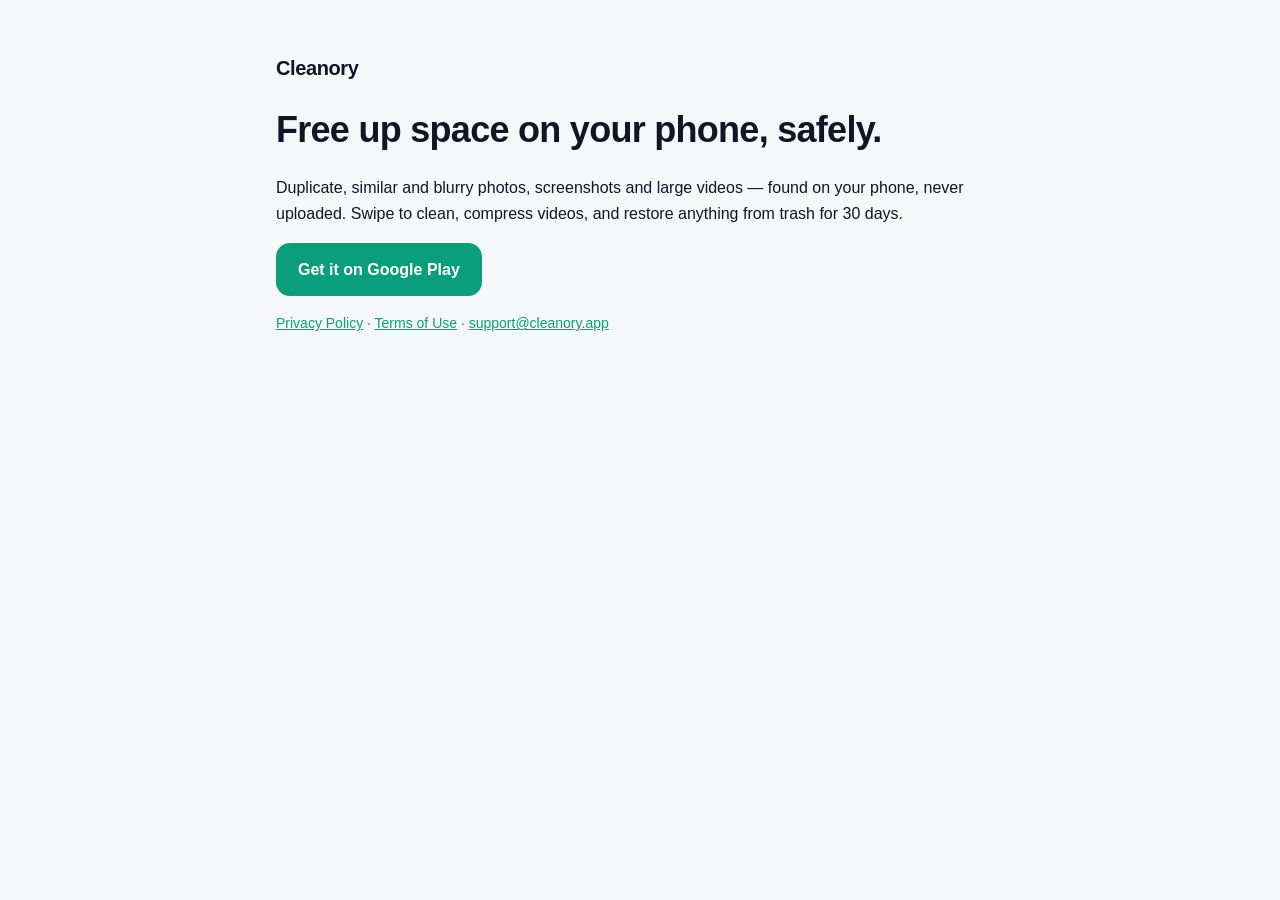
==== index.html @ e02ec6ef "Gizlilik politikası, kullanım koşulları, ana sayfa Co-Authored-By: Claude Opus 5.5 <noreply@anthropi" ====
<!doctype html>
<html lang="en">
<head>
<meta charset="utf-8">
<meta name="viewport" content="width=device-width, initial-scale=1">
<title>Cleanory · Phone Cleaner</title>
<link rel="stylesheet" href="style.css">
</head>
<body>
<main class="home">
<p class="brand">Cleanory</p>
<h1>Free up space on your phone, safely.</h1>
<p>Duplicate, similar and blurry photos, screenshots and large videos — found on your phone, never uploaded. Swipe to clean, compress videos, and restore anything from trash for 30 days.</p>
<p><a class="button" href="https://play.google.com/store/apps/details?id=com.cleanory">Get it on Google Play</a></p>
<p class="links"><a href="privacy/">Privacy Policy</a> · <a href="terms/">Terms of Use</a> · <a href="mailto:support@cleanory.app">support@cleanory.app</a></p>
</main>
</body>
</html>
---- style.css ----
:root { --bg: #f6f7f9; --surface: #fff; --ink: #0e1726; --muted: #5b6475; --mint: #0a9e7b; --line: #e6e8ec; }
@media (prefers-color-scheme: dark) { :root { --bg: #0b1220; --surface: #131c2e; --ink: #f2f5f9; --muted: #9aa4b5; --mint: #22d3a6; --line: #243049; } }
* { box-sizing: border-box; }
body { margin: 0; background: var(--bg); color: var(--ink); font: 16px/1.6 -apple-system, "Segoe UI", Roboto, Inter, sans-serif; }
main { max-width: 760px; margin: 0 auto; padding: 32px 16px 64px; }
a { color: var(--mint); }
.brand { font-weight: 800; font-size: 20px; letter-spacing: -0.02em; }
.brand a { color: var(--ink); text-decoration: none; }
.lang, .meta, .links { color: var(--muted); font-size: 14px; }
h1 { font-size: 30px; line-height: 1.2; letter-spacing: -0.02em; }
h2 { font-size: 19px; margin-top: 28px; }
section { background: var(--surface); border-radius: 20px; padding: 8px 24px 24px; }
hr { border: 0; height: 24px; }
.home h1 { font-size: 36px; }
.button { display: inline-block; background: var(--mint); color: #fff; text-decoration: none; padding: 14px 22px; border-radius: 14px; font-weight: 700; }
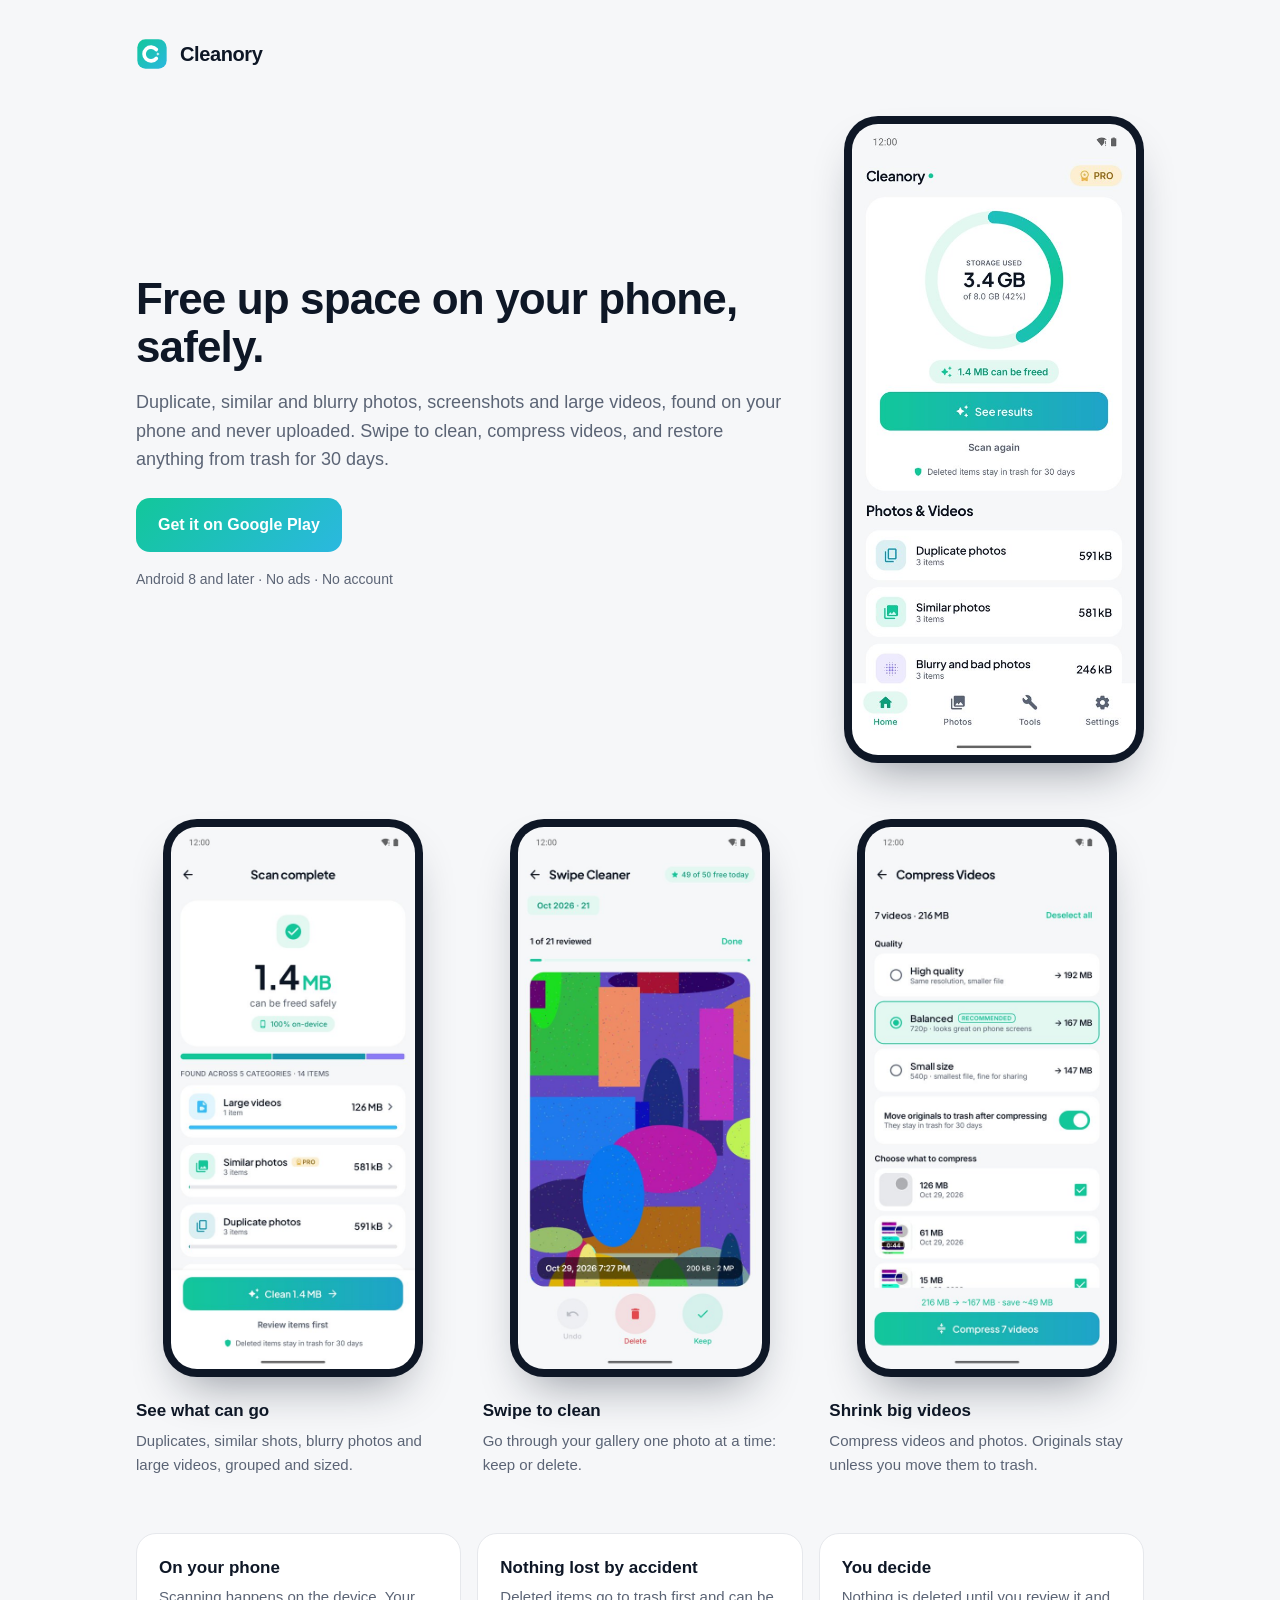
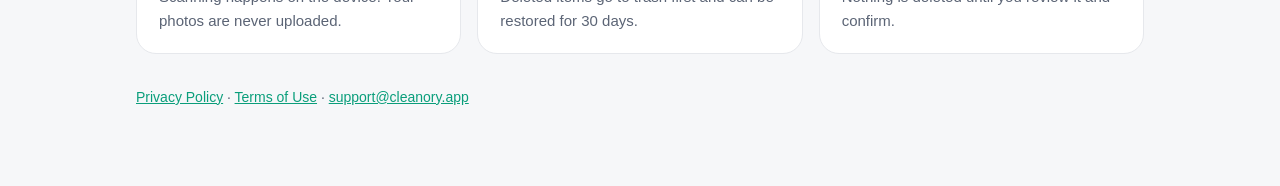
==== commit fdd85c52: "Gerçek logo, favicon ve uygulama ekran görüntüleri Co-Authored-By: Claude Opus 5.5 <noreply@anthropi" ====
--- a/index.html
+++ b/index.html
@@ -4,14 +4,37 @@
 <meta charset="utf-8">
 <meta name="viewport" content="width=device-width, initial-scale=1">
 <title>Cleanory · Phone Cleaner</title>
+<meta name="description" content="Find duplicate, similar and blurry photos, screenshots and large videos on your Android phone. Everything stays on your phone.">
+<link rel="icon" href="img/logo.svg" type="image/svg+xml">
+<link rel="apple-touch-icon" href="img/icon-192.png">
 <link rel="stylesheet" href="style.css">
 </head>
 <body>
 <main class="home">
-<p class="brand">Cleanory</p>
+<p class="brand"><img src="img/logo.svg" alt="" width="44" height="44">Cleanory</p>
+
+<div class="hero">
+<div class="hero-text">
 <h1>Free up space on your phone, safely.</h1>
-<p>Duplicate, similar and blurry photos, screenshots and large videos — found on your phone, never uploaded. Swipe to clean, compress videos, and restore anything from trash for 30 days.</p>
+<p class="lead">Duplicate, similar and blurry photos, screenshots and large videos, found on your phone and never uploaded. Swipe to clean, compress videos, and restore anything from trash for 30 days.</p>
 <p><a class="button" href="https://play.google.com/store/apps/details?id=com.cleanory">Get it on Google Play</a></p>
+<p class="note">Android 8 and later · No ads · No account</p>
+</div>
+<div class="phone hero-phone"><img src="img/screen-home.jpg" alt="Home screen: storage used and how much can be freed" width="540" height="1200"></div>
+</div>
+
+<div class="shots">
+<figure><div class="phone"><img src="img/screen-results.jpg" alt="Scan results grouped by category" width="540" height="1200" loading="lazy"></div><figcaption><b>See what can go</b>Duplicates, similar shots, blurry photos and large videos, grouped and sized.</figcaption></figure>
+<figure><div class="phone"><img src="img/screen-swipe.jpg" alt="Swipe cleaner: keep or delete one photo at a time" width="540" height="1200" loading="lazy"></div><figcaption><b>Swipe to clean</b>Go through your gallery one photo at a time: keep or delete.</figcaption></figure>
+<figure><div class="phone"><img src="img/screen-compress.jpg" alt="Video compression with estimated savings" width="540" height="1200" loading="lazy"></div><figcaption><b>Shrink big videos</b>Compress videos and photos. Originals stay unless you move them to trash.</figcaption></figure>
+</div>
+
+<div class="facts">
+<div><b>On your phone</b>Scanning happens on the device. Your photos are never uploaded.</div>
+<div><b>Nothing lost by accident</b>Deleted items go to trash first and can be restored for 30 days.</div>
+<div><b>You decide</b>Nothing is deleted until you review it and confirm.</div>
+</div>
+
 <p class="links"><a href="privacy/">Privacy Policy</a> · <a href="terms/">Terms of Use</a> · <a href="mailto:support@cleanory.app">support@cleanory.app</a></p>
 </main>
 </body>
--- a/style.css
+++ b/style.css
@@ -4,12 +4,35 @@
 body { margin: 0; background: var(--bg); color: var(--ink); font: 16px/1.6 -apple-system, "Segoe UI", Roboto, Inter, sans-serif; }
 main { max-width: 760px; margin: 0 auto; padding: 32px 16px 64px; }
 a { color: var(--mint); }
-.brand { font-weight: 800; font-size: 20px; letter-spacing: -0.02em; }
-.brand a { color: var(--ink); text-decoration: none; }
+.brand { display: flex; align-items: center; gap: 6px; font-weight: 800; font-size: 20px; letter-spacing: -0.02em; margin: 0 0 16px -6px; }
+.brand a { display: flex; align-items: center; gap: 6px; color: var(--ink); text-decoration: none; }
+.brand img { width: 44px; height: 44px; }
 .lang, .meta, .links { color: var(--muted); font-size: 14px; }
 h1 { font-size: 30px; line-height: 1.2; letter-spacing: -0.02em; }
 h2 { font-size: 19px; margin-top: 28px; }
 section { background: var(--surface); border-radius: 20px; padding: 8px 24px 24px; }
 hr { border: 0; height: 24px; }
-.home h1 { font-size: 36px; }
-.button { display: inline-block; background: var(--mint); color: #fff; text-decoration: none; padding: 14px 22px; border-radius: 14px; font-weight: 700; }
+.button { display: inline-block; background: linear-gradient(135deg, #12c79a, #2bb8e0); color: #fff; text-decoration: none; padding: 14px 22px; border-radius: 14px; font-weight: 700; }
+
+/* Ana sayfa */
+main.home { max-width: 1040px; }
+.home h1 { font-size: 44px; line-height: 1.1; margin: 0 0 16px; }
+.lead { font-size: 18px; color: var(--muted); margin: 0 0 24px; }
+.note { color: var(--muted); font-size: 14px; }
+.hero { display: grid; grid-template-columns: 1fr 300px; gap: 48px; align-items: center; padding: 24px 0 56px; }
+.phone { background: #0e1726; padding: 8px; border-radius: 34px; box-shadow: 0 24px 48px -20px rgba(14, 23, 38, .45); }
+.phone img { display: block; width: 100%; height: auto; border-radius: 26px; }
+.shots { display: grid; grid-template-columns: repeat(3, 1fr); gap: 32px; }
+.shots figure { margin: 0; }
+.shots .phone { max-width: 260px; margin: 0 auto 20px; }
+figcaption, .facts > div { color: var(--muted); font-size: 15px; }
+figcaption b, .facts b { display: block; color: var(--ink); font-size: 17px; margin-bottom: 4px; }
+.facts { display: grid; grid-template-columns: repeat(3, 1fr); gap: 16px; margin: 56px 0 32px; }
+.facts > div { background: var(--surface); border: 1px solid var(--line); border-radius: 20px; padding: 20px 22px; }
+@media (max-width: 760px) {
+  .home h1 { font-size: 34px; }
+  .hero { grid-template-columns: 1fr; gap: 32px; padding-bottom: 40px; }
+  .hero-phone { max-width: 260px; margin: 0 auto; }
+  .shots, .facts { grid-template-columns: 1fr; }
+  .shots { gap: 40px; }
+}
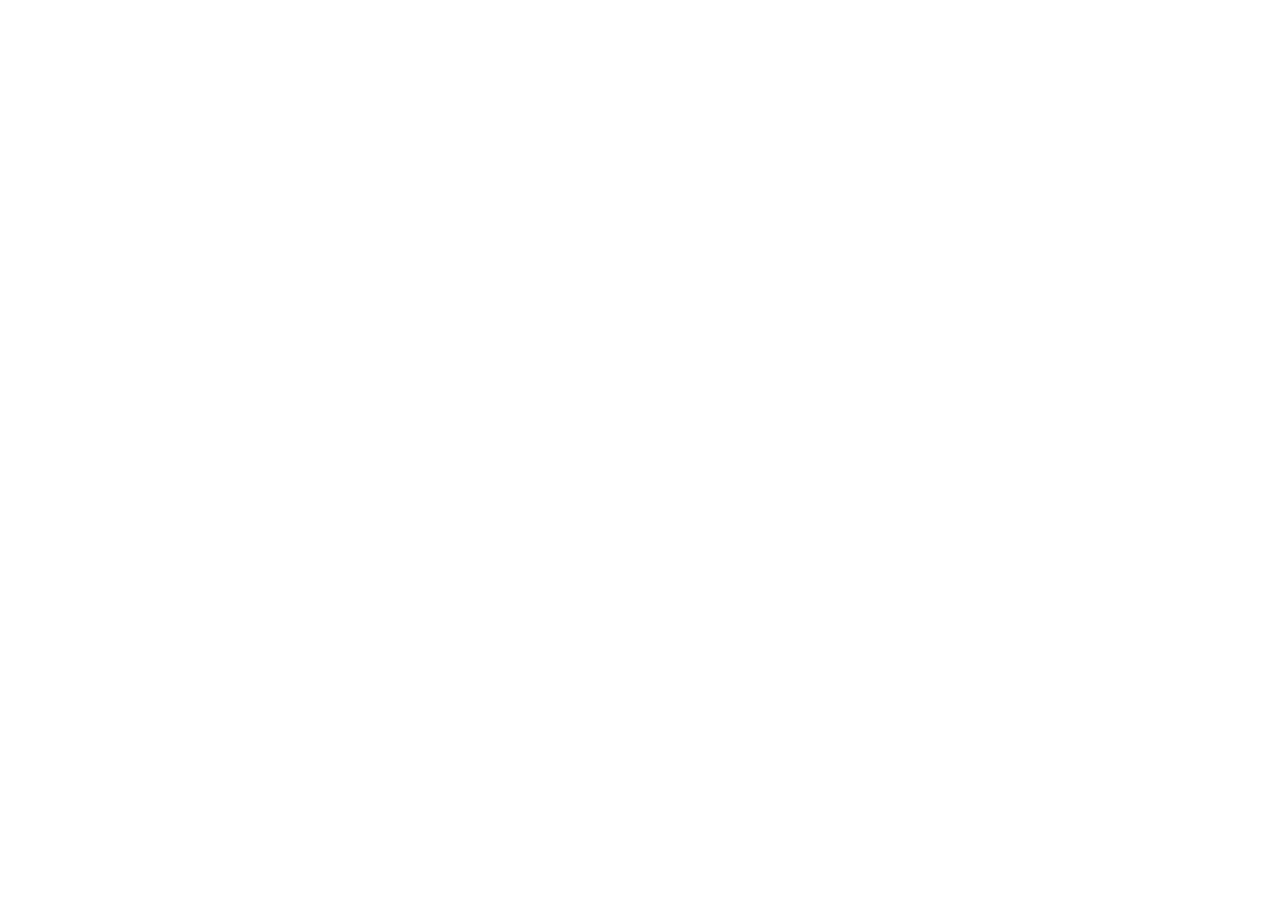
==== commit a08fad93: "Site cleanory.app adresine taşındı; eski sayfalar yönlendiriyor Co-Authored-By: Claude Opus 5.5 <nor" ====
--- a/index.html
+++ b/index.html
@@ -2,40 +2,11 @@
 <html lang="en">
 <head>
 <meta charset="utf-8">
-<meta name="viewport" content="width=device-width, initial-scale=1">
-<title>Cleanory · Phone Cleaner</title>
-<meta name="description" content="Find duplicate, similar and blurry photos, screenshots and large videos on your Android phone. Everything stays on your phone.">
-<link rel="icon" href="img/logo.svg" type="image/svg+xml">
-<link rel="apple-touch-icon" href="img/icon-192.png">
-<link rel="stylesheet" href="style.css">
+<title>Cleanory</title>
+<link rel="canonical" href="https://cleanory.app/">
+<meta name="robots" content="noindex">
+<meta http-equiv="refresh" content="0; url=https://cleanory.app/">
+<script>location.replace("https://cleanory.app/" + location.hash)</script>
 </head>
-<body>
-<main class="home">
-<p class="brand"><img src="img/logo.svg" alt="" width="44" height="44">Cleanory</p>
-
-<div class="hero">
-<div class="hero-text">
-<h1>Free up space on your phone, safely.</h1>
-<p class="lead">Duplicate, similar and blurry photos, screenshots and large videos, found on your phone and never uploaded. Swipe to clean, compress videos, and restore anything from trash for 30 days.</p>
-<p><a class="button" href="https://play.google.com/store/apps/details?id=com.cleanory">Get it on Google Play</a></p>
-<p class="note">Android 8 and later · No ads · No account</p>
-</div>
-<div class="phone hero-phone"><img src="img/screen-home.jpg" alt="Home screen: storage used and how much can be freed" width="540" height="1200"></div>
-</div>
-
-<div class="shots">
-<figure><div class="phone"><img src="img/screen-results.jpg" alt="Scan results grouped by category" width="540" height="1200" loading="lazy"></div><figcaption><b>See what can go</b>Duplicates, similar shots, blurry photos and large videos, grouped and sized.</figcaption></figure>
-<figure><div class="phone"><img src="img/screen-swipe.jpg" alt="Swipe cleaner: keep or delete one photo at a time" width="540" height="1200" loading="lazy"></div><figcaption><b>Swipe to clean</b>Go through your gallery one photo at a time: keep or delete.</figcaption></figure>
-<figure><div class="phone"><img src="img/screen-compress.jpg" alt="Video compression with estimated savings" width="540" height="1200" loading="lazy"></div><figcaption><b>Shrink big videos</b>Compress videos and photos. Originals stay unless you move them to trash.</figcaption></figure>
-</div>
-
-<div class="facts">
-<div><b>On your phone</b>Scanning happens on the device. Your photos are never uploaded.</div>
-<div><b>Nothing lost by accident</b>Deleted items go to trash first and can be restored for 30 days.</div>
-<div><b>You decide</b>Nothing is deleted until you review it and confirm.</div>
-</div>
-
-<p class="links"><a href="privacy/">Privacy Policy</a> · <a href="terms/">Terms of Use</a> · <a href="mailto:support@cleanory.app">support@cleanory.app</a></p>
-</main>
-</body>
+<body><p>Cleanory moved to <a href="https://cleanory.app/">https://cleanory.app/</a></p></body>
 </html>
